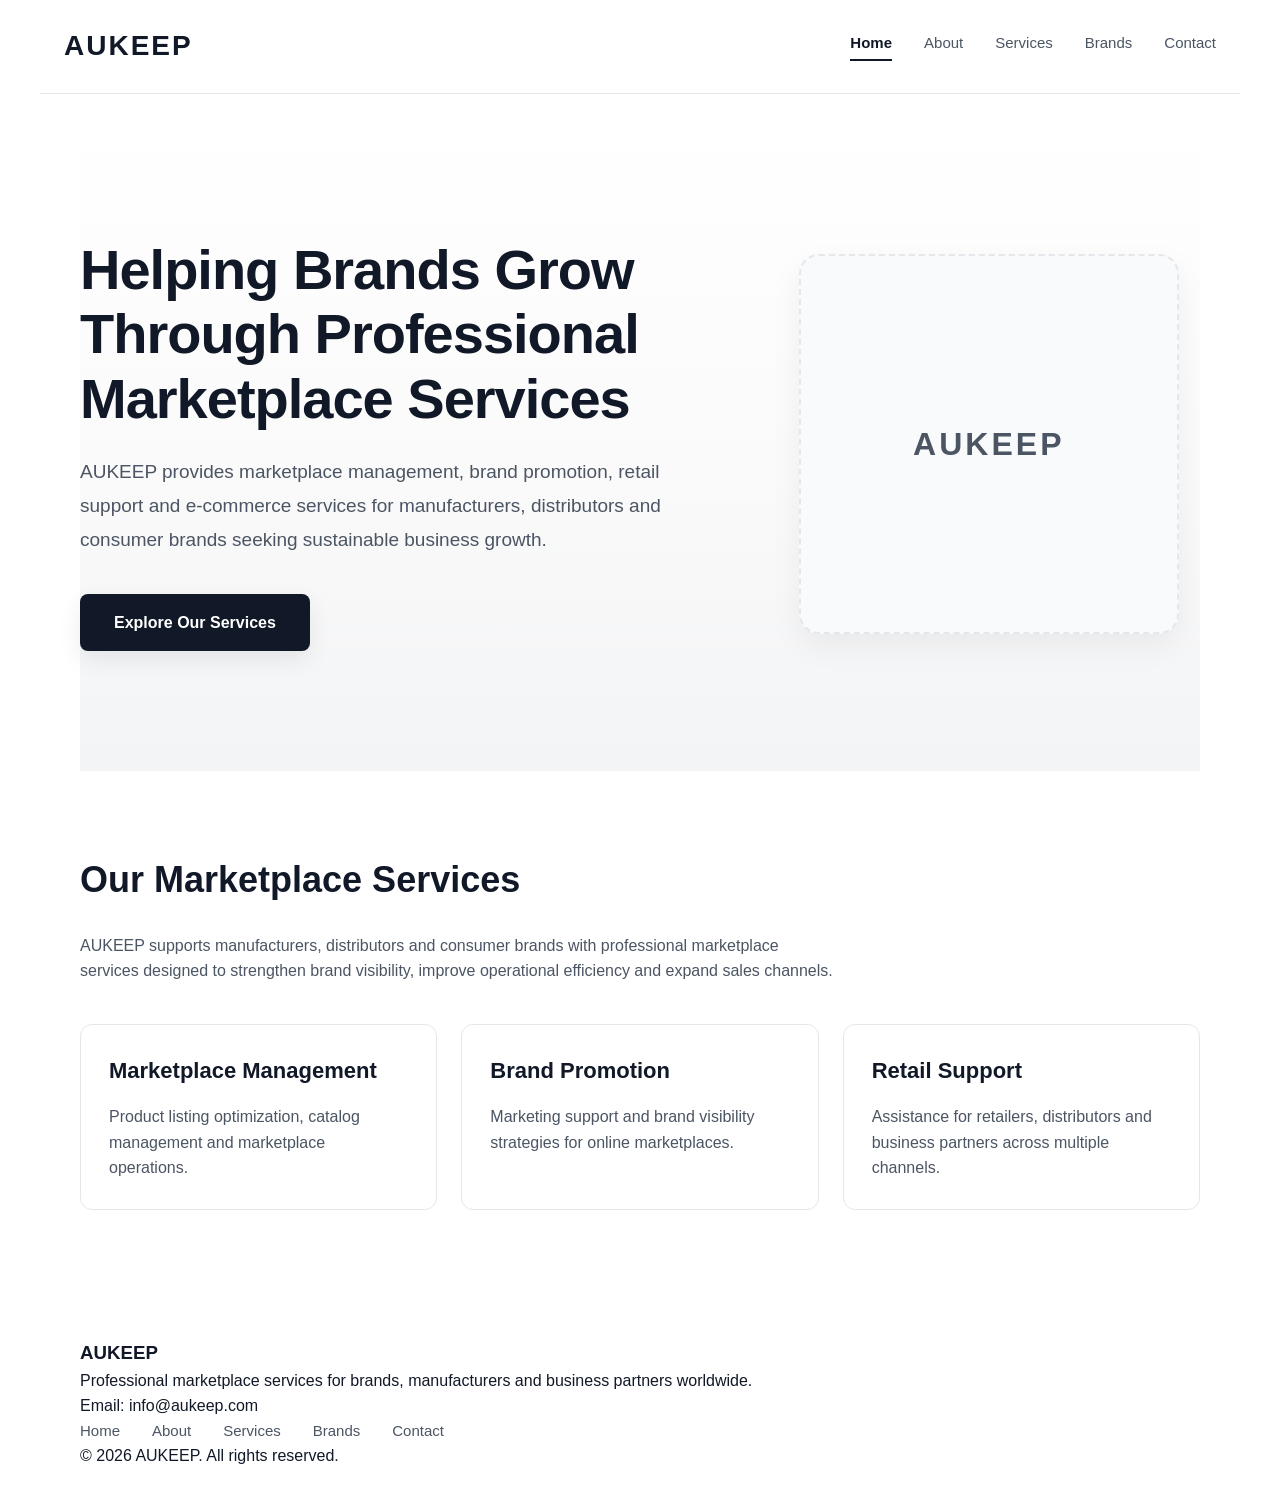
==== index.html @ f85856dd "Update index.html" ====
<!DOCTYPE html>
<html lang="en">
<head>
    <meta charset="UTF-8">
    <meta name="viewport" content="width=device-width, initial-scale=1.0">

    <title>AUKEEP | Brand Promotion & Marketplace Services</title>

    <link rel="stylesheet" href="style.css">

    <meta name="description" content="AUKEEP provides brand promotion, marketplace management, retail support and e-commerce services for manufacturers and brands.">

    <meta name="keywords" content="AUKEEP, brand promotion, marketplace services, retail support, e-commerce, Amazon, distribution, manufacturers">

    <meta name="author" content="AUKEEP">
</head>
<body>

<header>
    <h1><a href="index.html">AUKEEP</a></h1>
<nav>
    <a href="index.html" class="active">Home</a>
    <a href="about.html">About</a>
    <a href="services.html">Services</a>
    <a href="brands.html">Brands</a>
    <a href="contact.html">Contact</a>
</nav>
</header>

<main>

<section class="hero">
    <div class="container">

        <div class="hero-content">

            <div class="hero-text">

                <h2>Helping Brands Grow Through Professional Marketplace Services</h2>

                <p>
                    AUKEEP provides marketplace management, brand promotion,
                    retail support and e-commerce services for manufacturers,
                    distributors and consumer brands seeking sustainable
                    business growth.
                </p>

                <a href="services.html">Explore Our Services</a>

            </div>

            <div class="hero-image">

                <div class="hero-placeholder">
                    AUKEEP
                </div>

            </div>

        </div>

    </div>
</section>
<section>

    <div class="container">

        <h2>Our Marketplace Services</h2>

        <p>
            AUKEEP supports manufacturers, distributors and consumer brands with
            professional marketplace services designed to strengthen brand
            visibility, improve operational efficiency and expand sales channels.
        </p>

        <div class="services-grid">

            <div class="service-card">
                <h3>Marketplace Management</h3>
                <p>
                    Product listing optimization, catalog management and marketplace operations.
                </p>
            </div>

            <div class="service-card">
                <h3>Brand Promotion</h3>
                <p>
                    Marketing support and brand visibility strategies for online marketplaces.
                </p>
            </div>

            <div class="service-card">
                <h3>Retail Support</h3>
                <p>
                    Assistance for retailers, distributors and business partners across multiple channels.
                </p>
            </div>

        </div>

    </div>

</section>
</main>

<footer>

    <div class="container">

        <h3>AUKEEP</h3>

        <p>
            Professional marketplace services for brands,
            manufacturers and business partners worldwide.
        </p>

        <p>
            Email:
            <a href="mailto:info@aukeep.com">info@aukeep.com</a>
        </p>

        <nav>

            <a href="index.html">Home</a>
            <a href="about.html">About</a>
            <a href="services.html">Services</a>
            <a href="brands.html">Brands</a>
            <a href="contact.html">Contact</a>

        </nav>

        <p>
            © 2026 AUKEEP. All rights reserved.
        </p>

    </div>

</footer>

</body>
</html>
---- style.css ----
/* ===== Theme ===== */

:root {
    --primary: #111827;
    --secondary: #4b5563;
    --border: #e5e7eb;
    --background: #ffffff;
    --text: #111827;
}

/* ===== Global ===== */

* {
    margin: 0;
    padding: 0;
    box-sizing: border-box;
}

body {
    font-family: Arial, Helvetica, sans-serif;
    line-height: 1.6;
    color: var(--text);
    background: var(--background);
}

a {
    text-decoration: none;
    color: inherit;
}

img {
    display: block;
    max-width: 100%;
}

ul {
    list-style: none;
}

/* ===== Layout ===== */

header,
main,
footer {
    max-width: 1200px;
    margin: 0 auto;
    padding: 24px 40px;
}

/* ===== Container ===== */

.container {
    width: 100%;
    max-width: 1200px;
    margin: 0 auto;
}

/* ===== Header ===== */

header {
    display: flex;
    justify-content: space-between;
    align-items: center;
    padding: 24px;
    border-bottom: 1px solid var(--border);
}

header h1 {
    font-size: 28px;
    font-weight: 700;
    letter-spacing: 2px;
}

header h1 a {
    color: var(--text);
    text-decoration: none;
}

nav {
    display: flex;
    gap: 32px;
}

nav a {
    font-size: 15px;
    color: var(--secondary);
    transition: color 0.2s ease;
}

nav a:hover {
    color: var(--text);
}

/* ===== Active Navigation ===== */

nav a.active {
    color: var(--text);
    font-weight: 700;
    border-bottom: 2px solid var(--text);
    padding-bottom: 4px;
}

/* ===== Hero ===== */

.hero {
    padding: 120px 0;
    background: linear-gradient(
        180deg,
        #ffffff 0%,
        #fafafa 55%,
        #f3f4f6 100%
    );
}

.hero-content {
    display: grid;
    grid-template-columns: 1.2fr 0.8fr;
    align-items: center;
    gap: 64px;
}

.hero-text h2 {
    font-size: 56px;
    line-height: 1.15;
    max-width: 680px;
    margin-bottom: 24px;
    font-weight: 700;
    letter-spacing: -1px;
}

.hero-text p {
    font-size: 19px;
    line-height: 1.8;
    color: var(--secondary);
    max-width: 600px;
    margin-bottom: 36px;
}

.hero-text a {
    display: inline-block;
    background: var(--text);
    color: #fff;
    padding: 16px 34px;
    border-radius: 8px;
    font-weight: 600;
    transition: all 0.2s ease;
    box-shadow: 0 8px 24px rgba(0, 0, 0, 0.08);
}

.hero-text a:hover {
    background: var(--primary);
    transform: translateY(-2px);
}

.hero-image {
    display: flex;
    justify-content: center;
    align-items: center;
}

.hero-placeholder {
    width: 100%;
    max-width: 380px;
    aspect-ratio: 1 / 1;

    display: flex;
    align-items: center;
    justify-content: center;

    background: #f9fafb;
    border: 2px dashed var(--border);
    border-radius: 20px;
    box-shadow: 0 12px 32px rgba(0, 0, 0, 0.06);

    color: var(--secondary);
    font-size: 32px;
    font-weight: 700;
    letter-spacing: 3px;
}
/* ===== Sections ===== */

main section {
    margin-bottom: 80px;
}

main section h2 {
    font-size: 36px;
    margin-bottom: 24px;
}

main section h3 {
    font-size: 22px;
    margin-top: 32px;
    margin-bottom: 12px;
}

main section p {
    max-width: 760px;
    color: var(--secondary);
}

/* ===== Services Grid ===== */

.services-grid {
    display: grid;
    grid-template-columns: repeat(3, 1fr);
    gap: 24px;
    margin-top: 40px;
}

.service-card {
    background: #ffffff;
    border: 1px solid var(--border);
    border-radius: 12px;
    padding: 28px;
    transition: transform 0.2s ease, box-shadow 0.2s ease;
}

.service-card:hover {
    transform: translateY(-4px);
    box-shadow: 0 8px 24px rgba(0, 0, 0, 0.08);
}

.service-card h3 {
    margin: 0 0 16px;
    font-size: 22px;
}

.service-card p {
    margin: 0;
    max-width: none;
    color: var(--secondary);
}

/* ===== Responsive ===== */

@media (max-width: 768px) {

    header,
    main,
    footer {
        padding: 20px;
    }

    header {
        flex-direction: column;
        align-items: flex-start;
        gap: 20px;
    }

    nav {
        flex-wrap: wrap;
        gap: 16px;
    }

    .hero {
        padding: 72px 0;
    }

    .hero-content {
        grid-template-columns: 1fr;
        gap: 40px;
    }

    .hero-image {
        order: -1;
    }

    .hero-text h2 {
        font-size: 36px;
    }

    .hero-text p {
        font-size: 18px;
    }

    .services-grid {
        grid-template-columns: 1fr;
    }

}
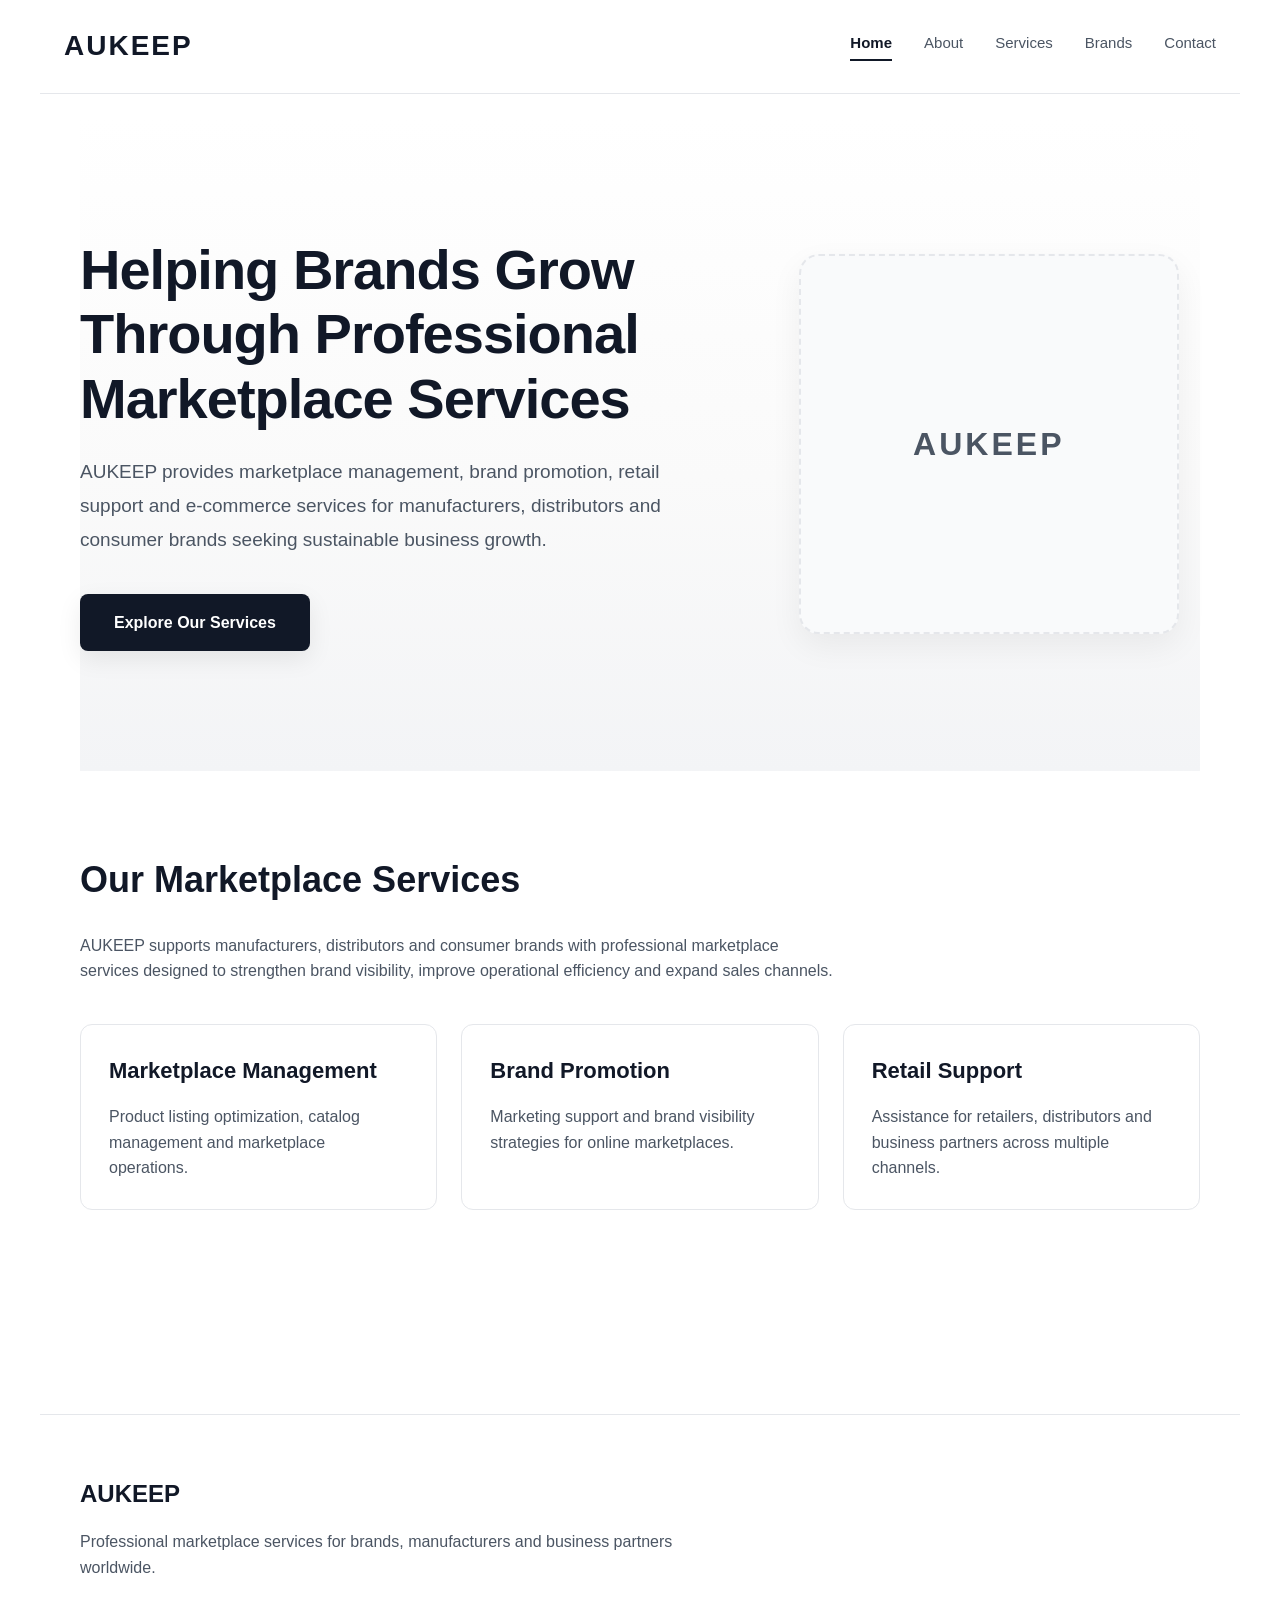
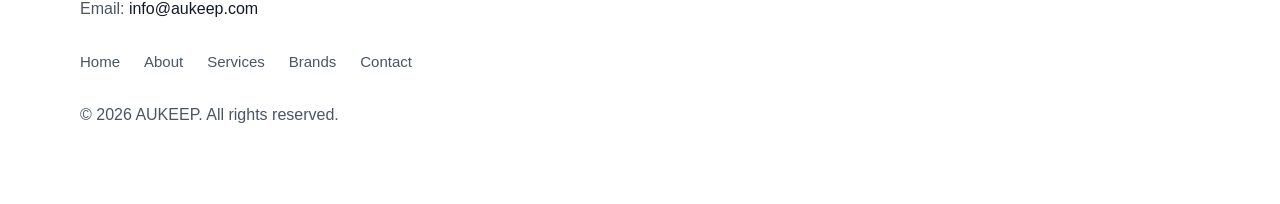
==== commit 2ed162f7: "Update index.html" ====
--- a/index.html
+++ b/index.html
@@ -4,11 +4,14 @@
     <meta charset="UTF-8">
     <meta name="viewport" content="width=device-width, initial-scale=1.0">
 
-    <title>AUKEEP | Brand Promotion & Marketplace Services</title>
+    <title>AUKEEP | Professional Marketplace Services</title>
 
     <link rel="stylesheet" href="style.css">
 
-    <meta name="description" content="AUKEEP provides brand promotion, marketplace management, retail support and e-commerce services for manufacturers and brands.">
+    <meta
+    name="description"
+    content="AUKEEP provides professional marketplace management, brand promotion and retail support services for manufacturers, distributors and consumer brands."
+>
 
     <meta name="keywords" content="AUKEEP, brand promotion, marketplace services, retail support, e-commerce, Amazon, distribution, manufacturers">
 
--- a/style.css
+++ b/style.css
@@ -232,6 +232,51 @@
     color: var(--secondary);
 }
 
+/* ===== Footer ===== */
+
+footer {
+    margin-top: 100px;
+    padding: 60px 40px;
+    border-top: 1px solid var(--border);
+}
+
+footer h3 {
+    font-size: 24px;
+    margin-bottom: 16px;
+}
+
+footer p {
+    color: var(--secondary);
+    margin-bottom: 16px;
+    max-width: 600px;
+}
+
+footer a {
+    color: var(--text);
+    transition: color 0.2s ease;
+}
+
+footer a:hover {
+    color: var(--primary);
+}
+
+footer nav {
+    display: flex;
+    flex-wrap: wrap;
+    gap: 24px;
+    margin: 28px 0;
+    padding: 0;
+}
+
+footer nav a {
+    font-size: 15px;
+    color: var(--secondary);
+}
+
+footer nav a:hover {
+    color: var(--text);
+}
+
 /* ===== Responsive ===== */
 
 @media (max-width: 768px) {
@@ -278,4 +323,12 @@
         grid-template-columns: 1fr;
     }
 
-}
+    footer {
+        padding: 40px 20px;
+    }
+
+    footer nav {
+        gap: 16px;
+    }
+
+}
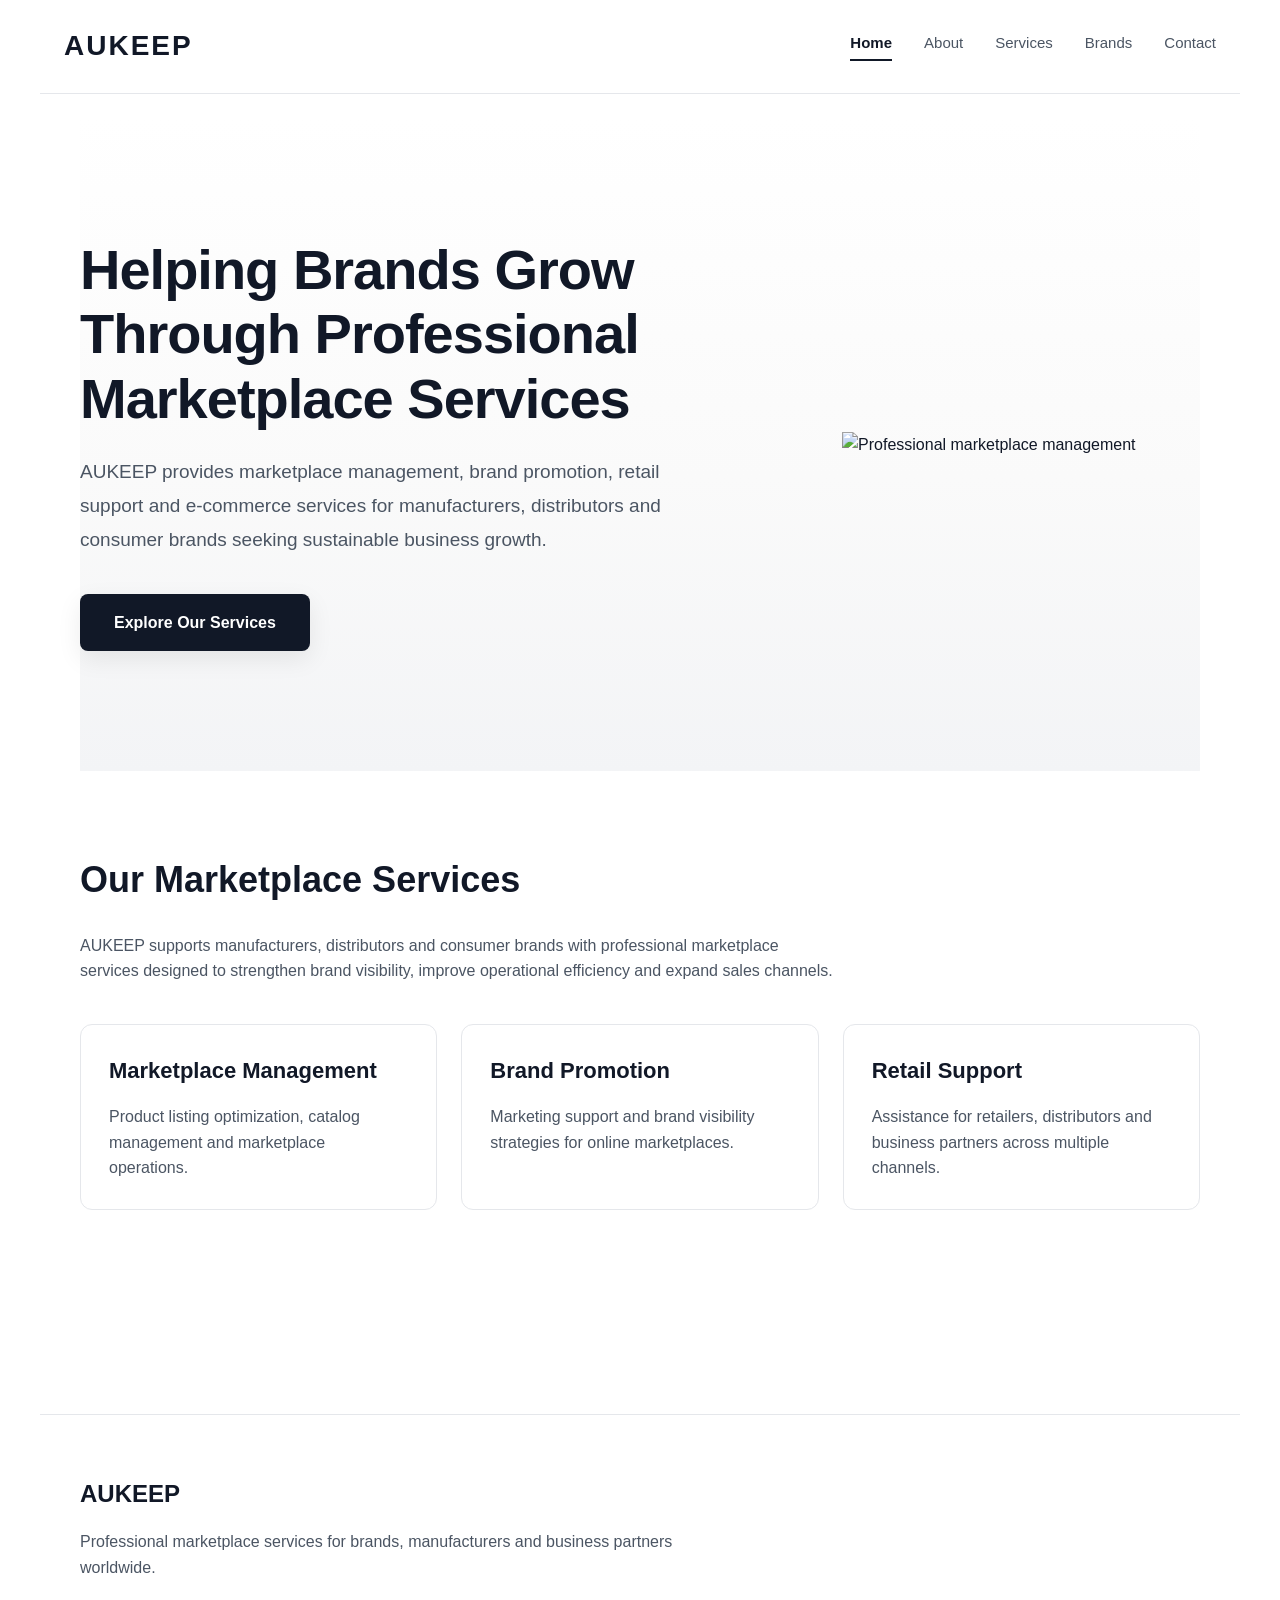
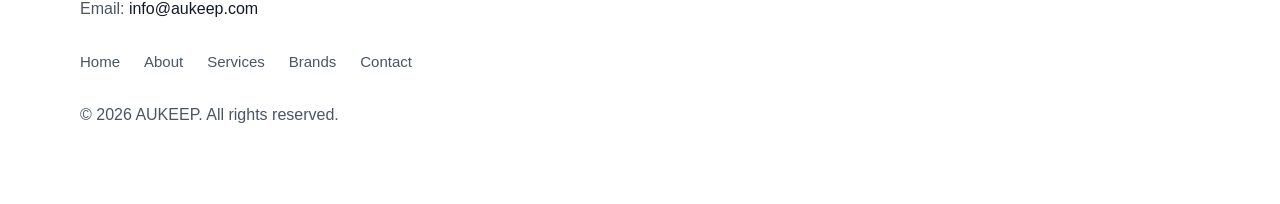
==== commit cd76f264: "Update index.html" ====
--- a/index.html
+++ b/index.html
@@ -52,13 +52,12 @@
 
             </div>
 
-            <div class="hero-image">
-
-                <div class="hero-placeholder">
-                    AUKEEP
-                </div>
-
-            </div>
+<div class="hero-image">
+    <img
+        src="images/hero-office.png"
+        alt="Professional marketplace management"
+    >
+</div>
 
         </div>
 
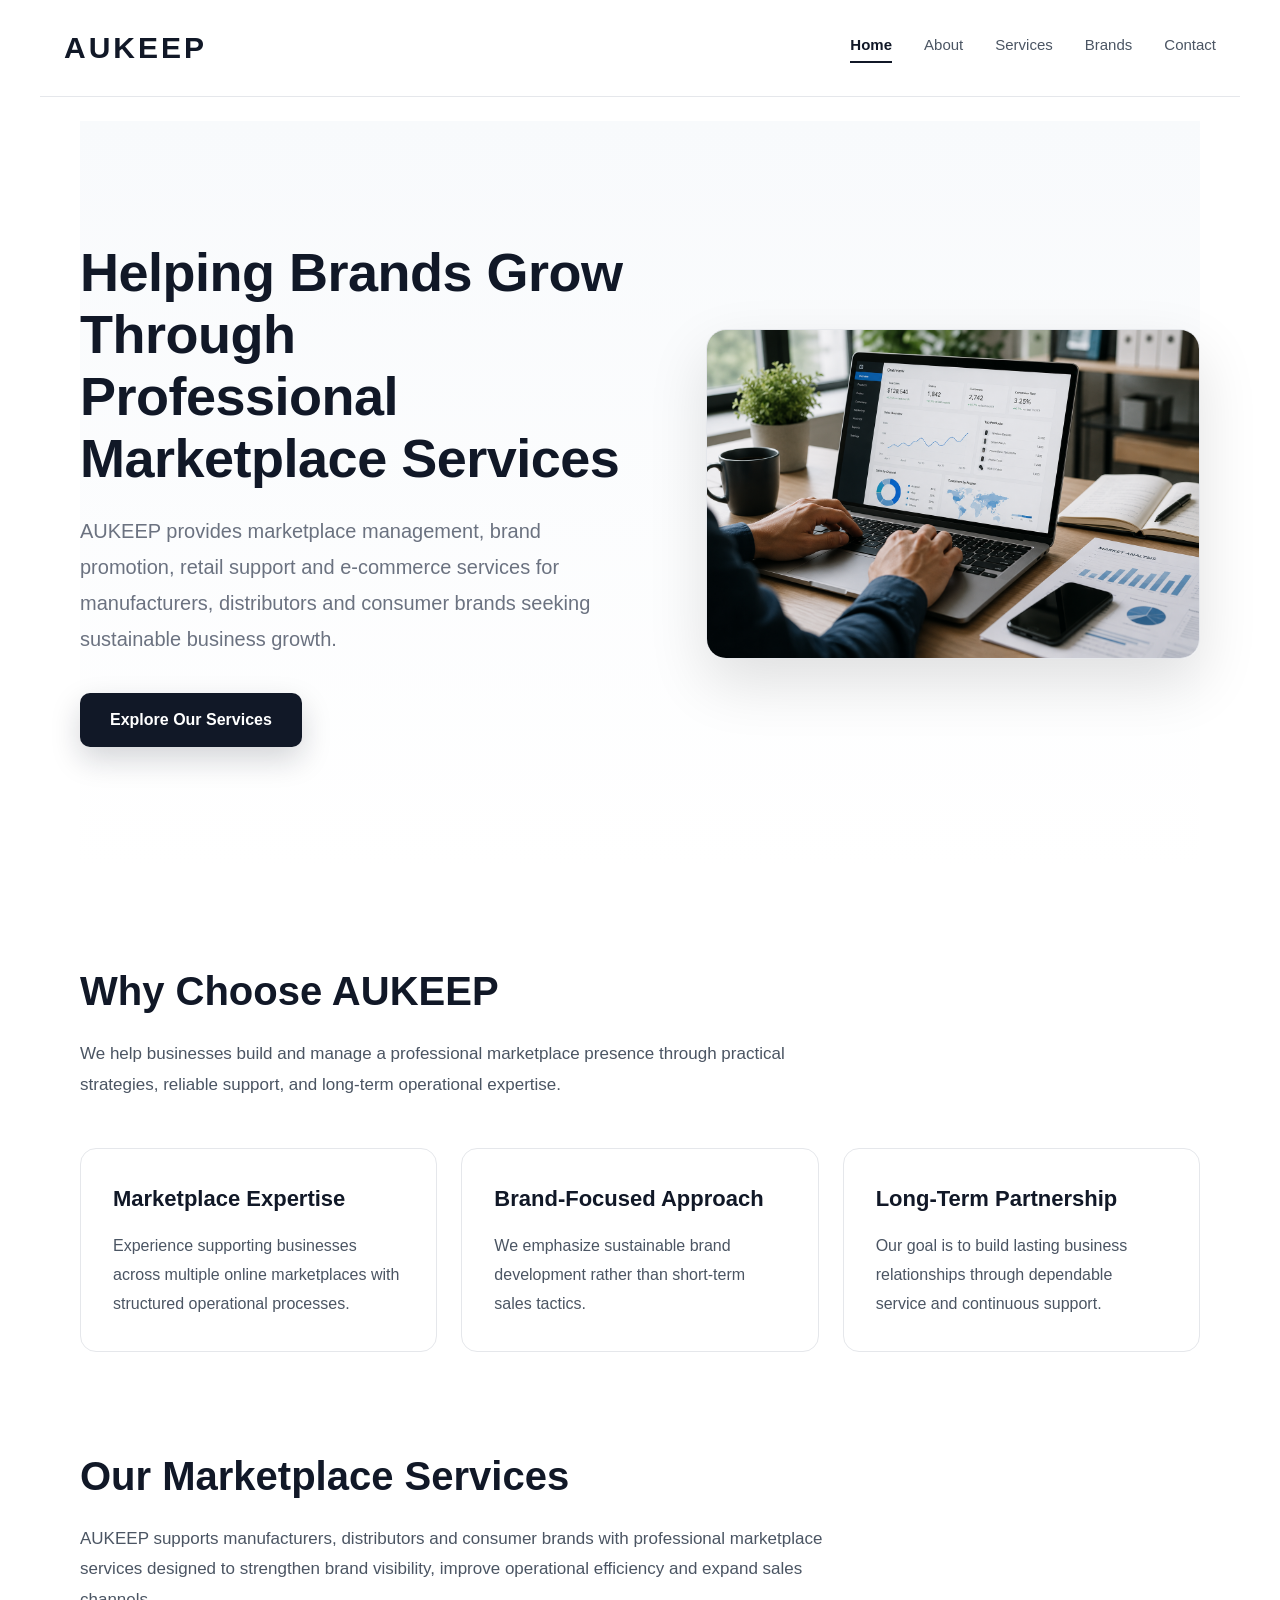
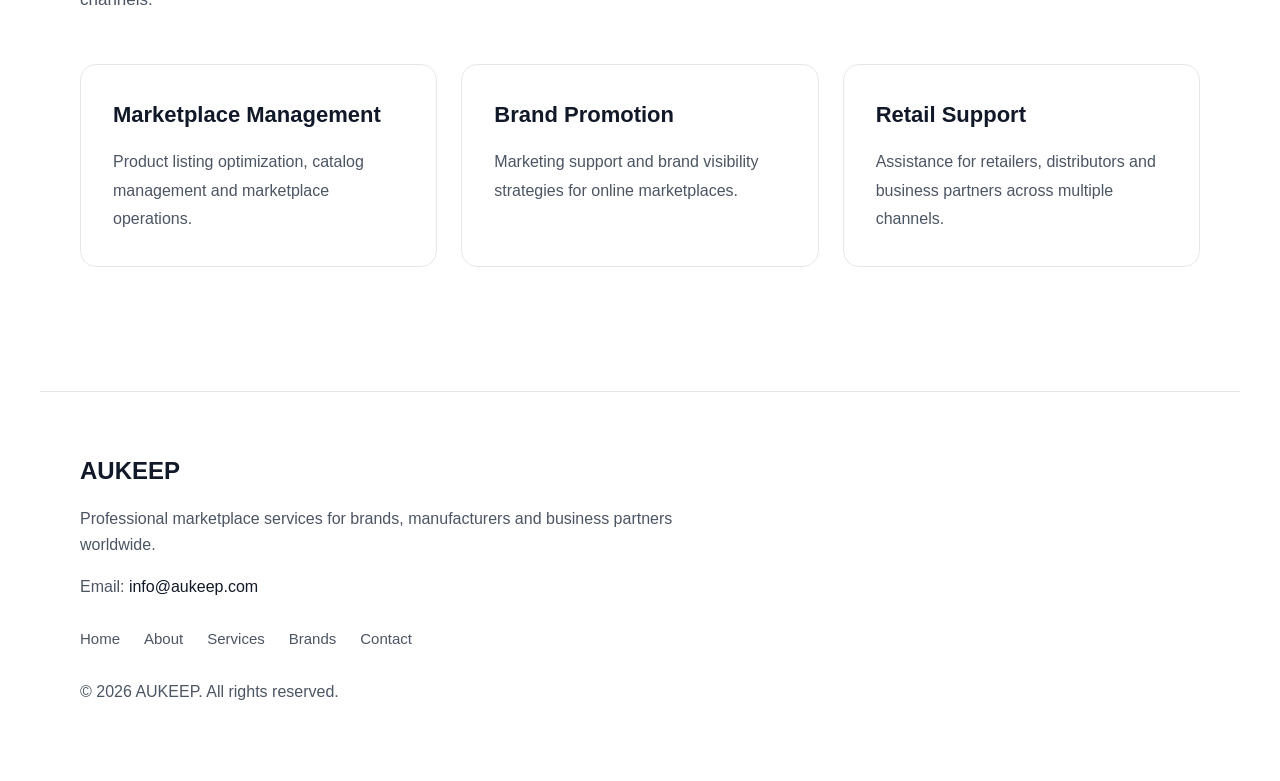
==== commit e55f8f97: "Update index.html" ====
--- a/index.html
+++ b/index.html
@@ -63,6 +63,47 @@
 
     </div>
 </section>
+
+<section class="why-choose">
+
+    <h2>Why Choose AUKEEP</h2>
+
+    <p class="section-intro">
+        We help businesses build and manage a professional marketplace presence
+        through practical strategies, reliable support, and long-term operational
+        expertise.
+    </p>
+
+    <div class="services-grid">
+
+        <div class="service-card">
+            <h3>Marketplace Expertise</h3>
+            <p>
+                Experience supporting businesses across multiple online marketplaces
+                with structured operational processes.
+            </p>
+        </div>
+
+        <div class="service-card">
+            <h3>Brand-Focused Approach</h3>
+            <p>
+                We emphasize sustainable brand development rather than short-term
+                sales tactics.
+            </p>
+        </div>
+
+        <div class="service-card">
+            <h3>Long-Term Partnership</h3>
+            <p>
+                Our goal is to build lasting business relationships through
+                dependable service and continuous support.
+            </p>
+        </div>
+
+    </div>
+
+</section>
+    
 <section>
 
     <div class="container">
--- a/style.css
+++ b/style.css
@@ -3,6 +3,7 @@
 :root {
     --primary: #111827;
     --secondary: #4b5563;
+    --muted: #6b7280;
     --border: #e5e7eb;
     --background: #ffffff;
     --text: #111827;
@@ -66,9 +67,9 @@
 }
 
 header h1 {
-    font-size: 28px;
-    font-weight: 700;
-    letter-spacing: 2px;
+    font-size: 30px;
+    font-weight: 800;
+    letter-spacing: 3px;
 }
 
 header h1 a {
@@ -104,52 +105,47 @@
 
 .hero {
     padding: 120px 0;
-    background: linear-gradient(
-        180deg,
-        #ffffff 0%,
-        #fafafa 55%,
-        #f3f4f6 100%
-    );
+    background: linear-gradient(180deg, #f8fafc 0%, #ffffff 100%);
 }
 
 .hero-content {
     display: grid;
-    grid-template-columns: 1.2fr 0.8fr;
+    grid-template-columns: 1.05fr 0.95fr;
     align-items: center;
-    gap: 64px;
+    gap: 80px;
 }
 
 .hero-text h2 {
-    font-size: 56px;
+    font-size: 54px;
+    font-weight: 700;
     line-height: 1.15;
-    max-width: 680px;
+    letter-spacing: -0.5px;
     margin-bottom: 24px;
-    font-weight: 700;
-    letter-spacing: -1px;
 }
 
 .hero-text p {
-    font-size: 19px;
+    font-size: 20px;
     line-height: 1.8;
-    color: var(--secondary);
-    max-width: 600px;
+    color: var(--muted);
+    max-width: 560px;
     margin-bottom: 36px;
 }
 
 .hero-text a {
     display: inline-block;
-    background: var(--text);
-    color: #fff;
-    padding: 16px 34px;
-    border-radius: 8px;
+    padding: 14px 30px;
+    background: var(--primary);
+    color: #ffffff;
+    font-size: 16px;
     font-weight: 600;
-    transition: all 0.2s ease;
-    box-shadow: 0 8px 24px rgba(0, 0, 0, 0.08);
+    border-radius: 10px;
+    box-shadow: 0 12px 30px rgba(17, 24, 39, 0.18);
+    transition: transform 0.3s ease, box-shadow 0.3s ease;
 }
 
 .hero-text a:hover {
-    background: var(--primary);
     transform: translateY(-2px);
+    box-shadow: 0 18px 40px rgba(17, 24, 39, 0.25);
 }
 
 .hero-image {
@@ -158,44 +154,55 @@
     align-items: center;
 }
 
-.hero-placeholder {
+.hero-image img {
     width: 100%;
-    max-width: 380px;
-    aspect-ratio: 1 / 1;
-
-    display: flex;
-    align-items: center;
-    justify-content: center;
-
-    background: #f9fafb;
-    border: 2px dashed var(--border);
+    max-width: 600px;
+    height: auto;
+    display: block;
+
     border-radius: 20px;
-    box-shadow: 0 12px 32px rgba(0, 0, 0, 0.06);
-
-    color: var(--secondary);
-    font-size: 32px;
+    border: 1px solid var(--border);
+
+    box-shadow: 0 24px 60px rgba(0, 0, 0, 0.12);
+
+    transition: transform 0.3s ease, box-shadow 0.3s ease;
+}
+
+.hero-image img:hover {
+    transform: translateY(-6px);
+    box-shadow: 0 32px 70px rgba(0, 0, 0, 0.16);
+}
+
+/* ===== Sections ===== */
+
+main section {
+    margin-bottom: 100px;
+}
+
+main section:last-child {
+    margin-bottom: 0;
+}
+
+main section h2 {
+    font-size: 40px;
     font-weight: 700;
-    letter-spacing: 3px;
-}
-/* ===== Sections ===== */
-
-main section {
-    margin-bottom: 80px;
-}
-
-main section h2 {
-    font-size: 36px;
+    line-height: 1.2;
     margin-bottom: 24px;
+    color: var(--text);
 }
 
 main section h3 {
-    font-size: 22px;
+    font-size: 24px;
+    font-weight: 600;
     margin-top: 32px;
-    margin-bottom: 12px;
+    margin-bottom: 16px;
+    color: var(--text);
 }
 
 main section p {
     max-width: 760px;
+    font-size: 17px;
+    line-height: 1.8;
     color: var(--secondary);
 }
 
@@ -205,30 +212,38 @@
     display: grid;
     grid-template-columns: repeat(3, 1fr);
     gap: 24px;
-    margin-top: 40px;
+    margin-top: 48px;
 }
 
 .service-card {
     background: #ffffff;
     border: 1px solid var(--border);
-    border-radius: 12px;
-    padding: 28px;
-    transition: transform 0.2s ease, box-shadow 0.2s ease;
+    border-radius: 16px;
+    padding: 32px;
+    transition:
+        transform 0.25s ease,
+        box-shadow 0.25s ease,
+        border-color 0.25s ease;
 }
 
 .service-card:hover {
-    transform: translateY(-4px);
-    box-shadow: 0 8px 24px rgba(0, 0, 0, 0.08);
+    transform: translateY(-6px);
+    border-color: #d1d5db;
+    box-shadow: 0 16px 40px rgba(0, 0, 0, 0.08);
 }
 
 .service-card h3 {
     margin: 0 0 16px;
     font-size: 22px;
+    font-weight: 600;
+    color: var(--text);
 }
 
 .service-card p {
     margin: 0;
     max-width: none;
+    font-size: 16px;
+    line-height: 1.8;
     color: var(--secondary);
 }
 
@@ -307,10 +322,6 @@
         gap: 40px;
     }
 
-    .hero-image {
-        order: -1;
-    }
-
     .hero-text h2 {
         font-size: 36px;
     }
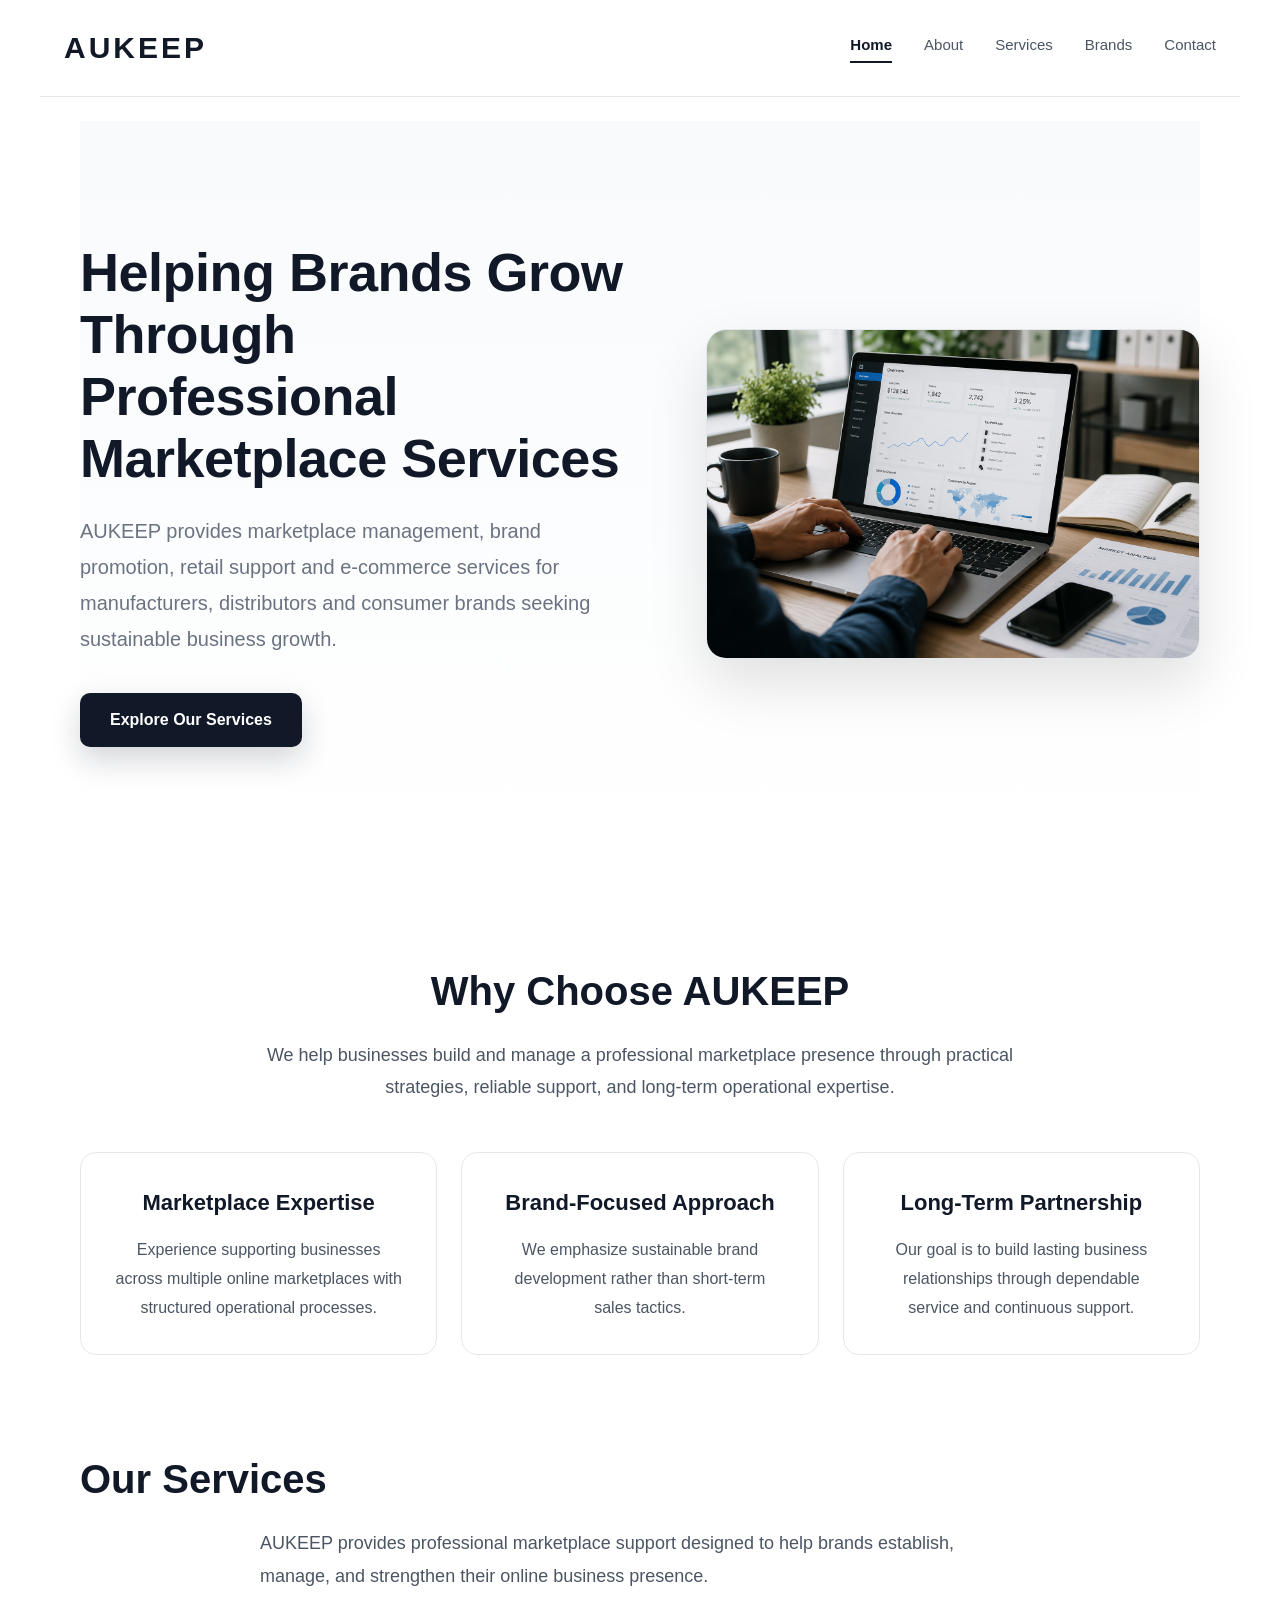
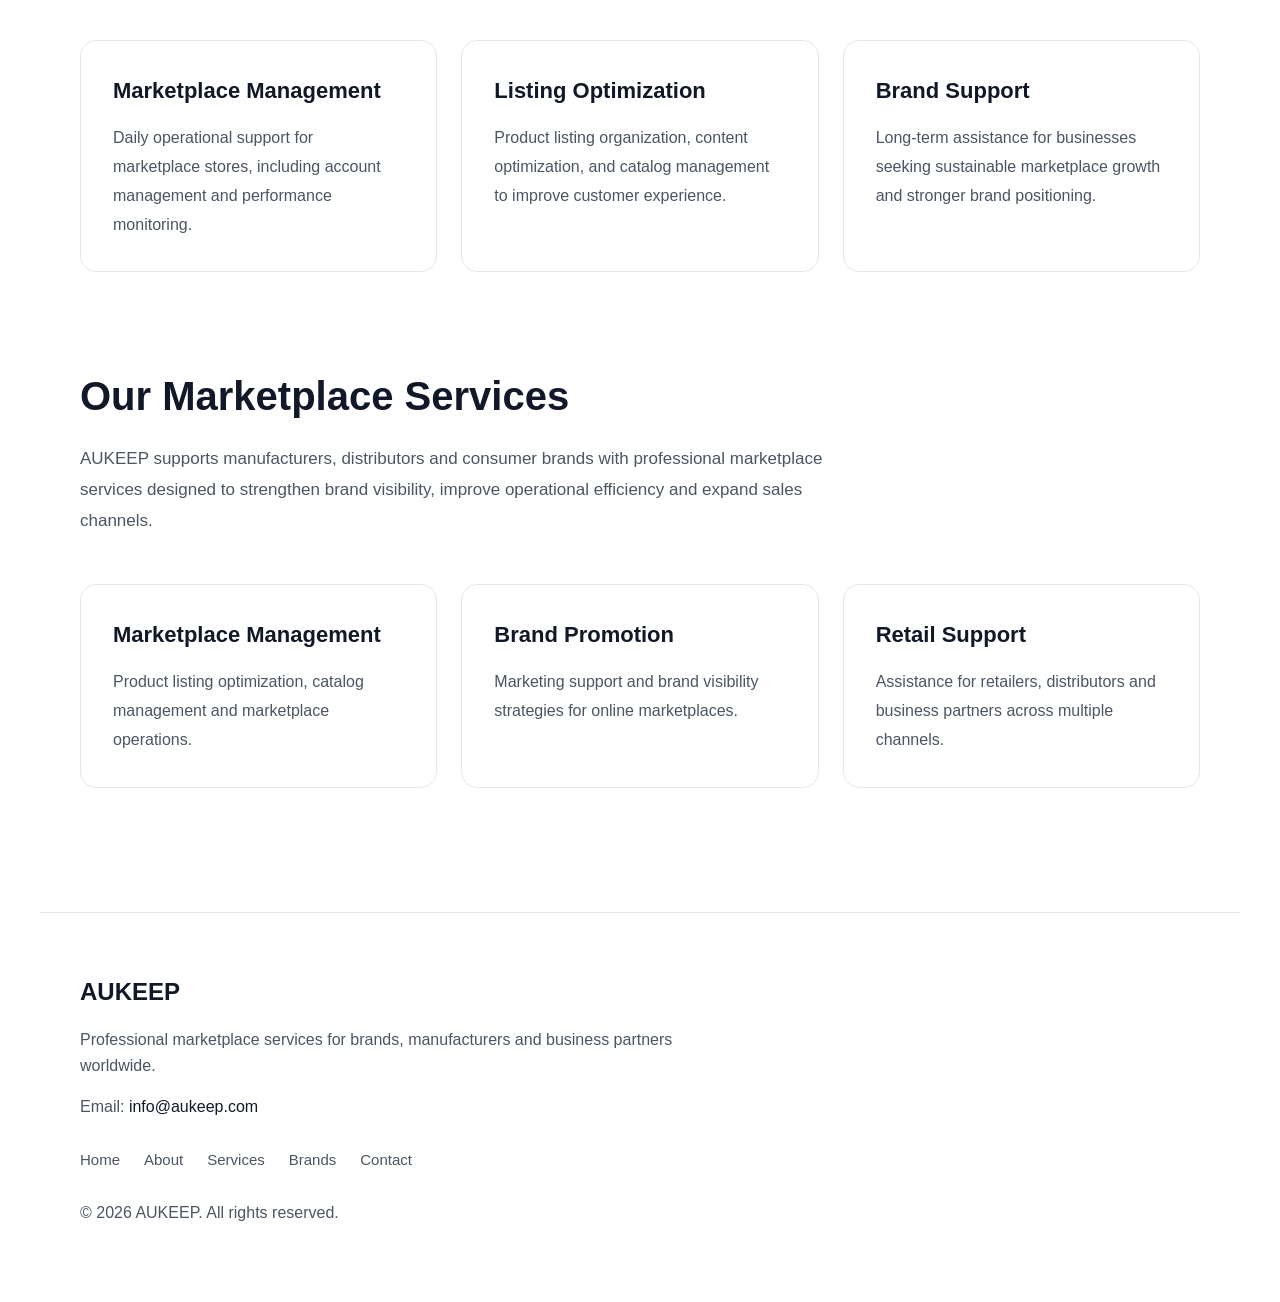
==== commit 86c4add2: "Update index.html" ====
--- a/index.html
+++ b/index.html
@@ -103,6 +103,45 @@
     </div>
 
 </section>
+
+<section class="home-services">
+
+    <h2>Our Services</h2>
+
+    <p class="section-intro">
+        AUKEEP provides professional marketplace support designed to help brands
+        establish, manage, and strengthen their online business presence.
+    </p>
+
+    <div class="services-grid">
+
+        <div class="service-card">
+            <h3>Marketplace Management</h3>
+            <p>
+                Daily operational support for marketplace stores, including account
+                management and performance monitoring.
+            </p>
+        </div>
+
+        <div class="service-card">
+            <h3>Listing Optimization</h3>
+            <p>
+                Product listing organization, content optimization, and catalog
+                management to improve customer experience.
+            </p>
+        </div>
+
+        <div class="service-card">
+            <h3>Brand Support</h3>
+            <p>
+                Long-term assistance for businesses seeking sustainable marketplace
+                growth and stronger brand positioning.
+            </p>
+        </div>
+
+    </div>
+
+</section>
     
 <section>
 
--- a/style.css
+++ b/style.css
@@ -173,6 +173,20 @@
     box-shadow: 0 32px 70px rgba(0, 0, 0, 0.16);
 }
 
+/* ===== Why Choose ===== */
+
+.why-choose {
+    text-align: center;
+}
+
+.section-intro {
+    max-width: 760px;
+    margin: 24px auto 0;
+    font-size: 18px;
+    line-height: 1.8;
+    color: var(--secondary);
+}
+
 /* ===== Sections ===== */
 
 main section {
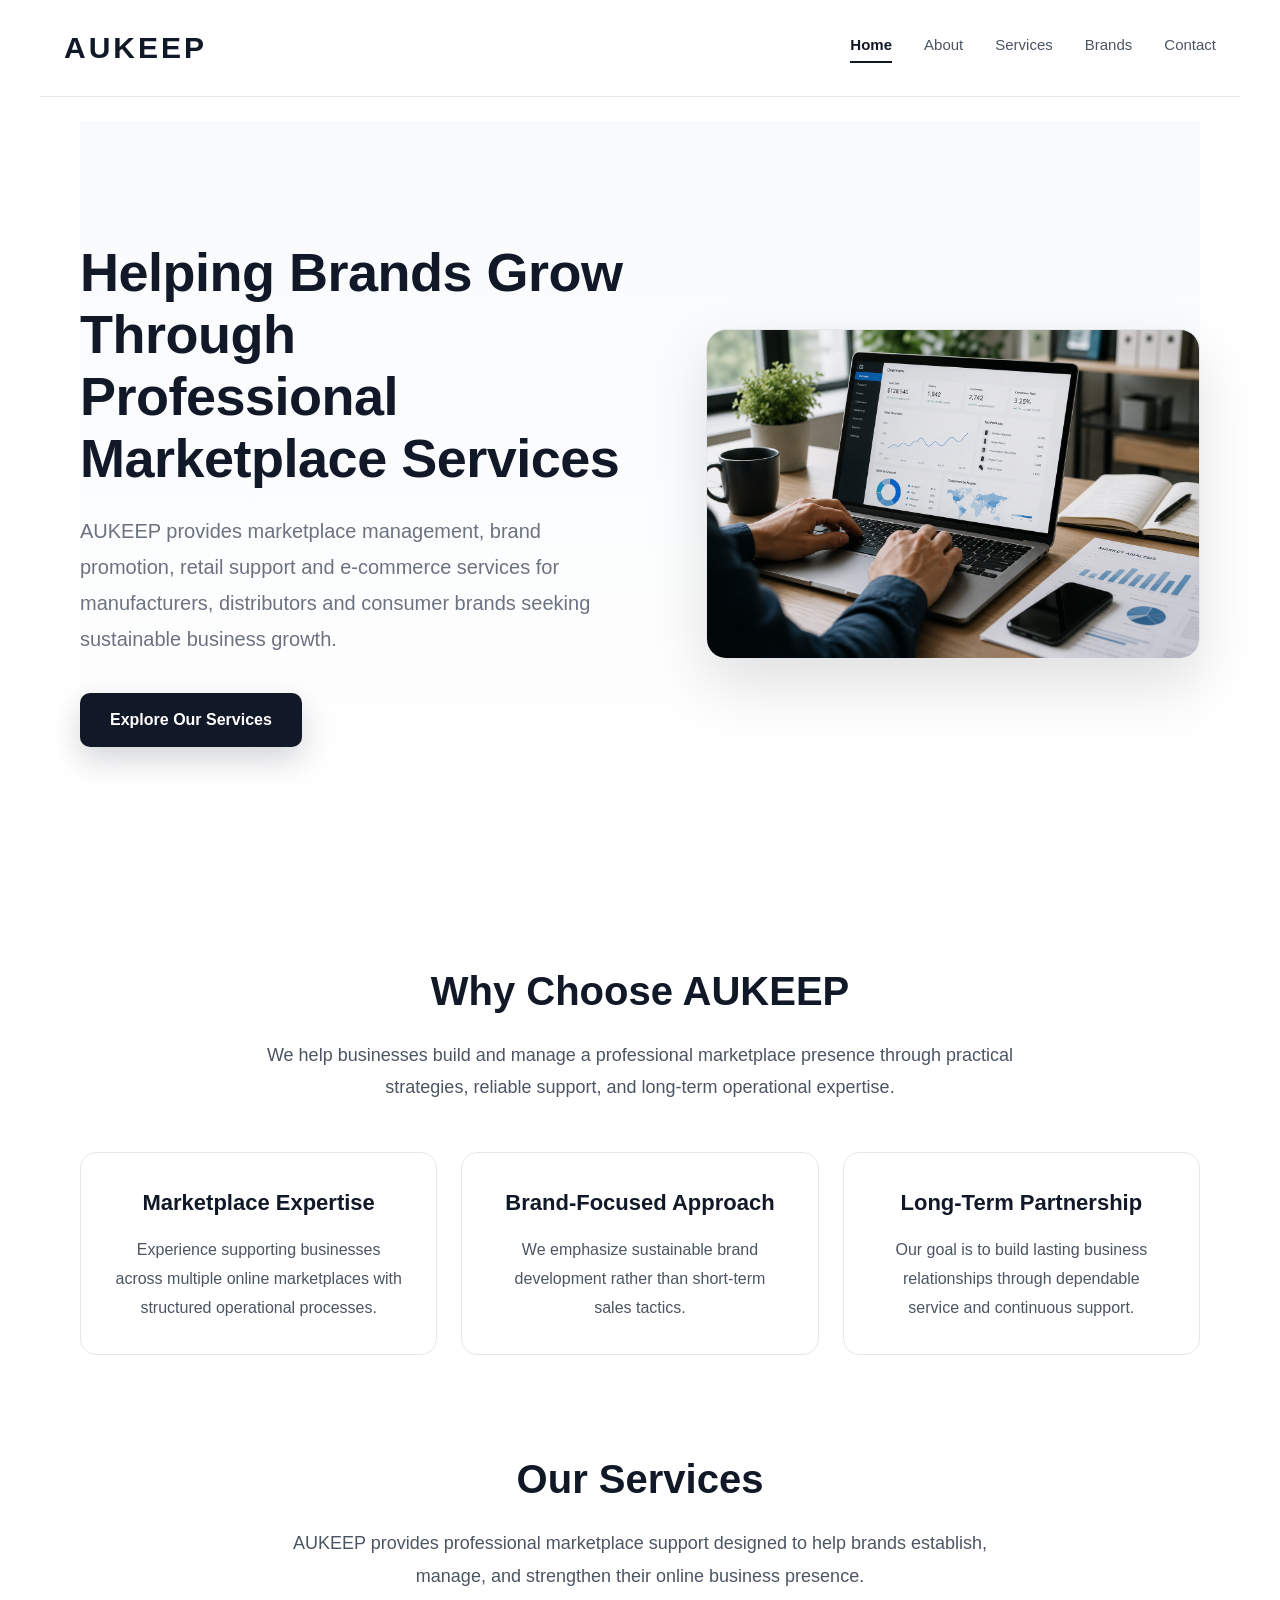
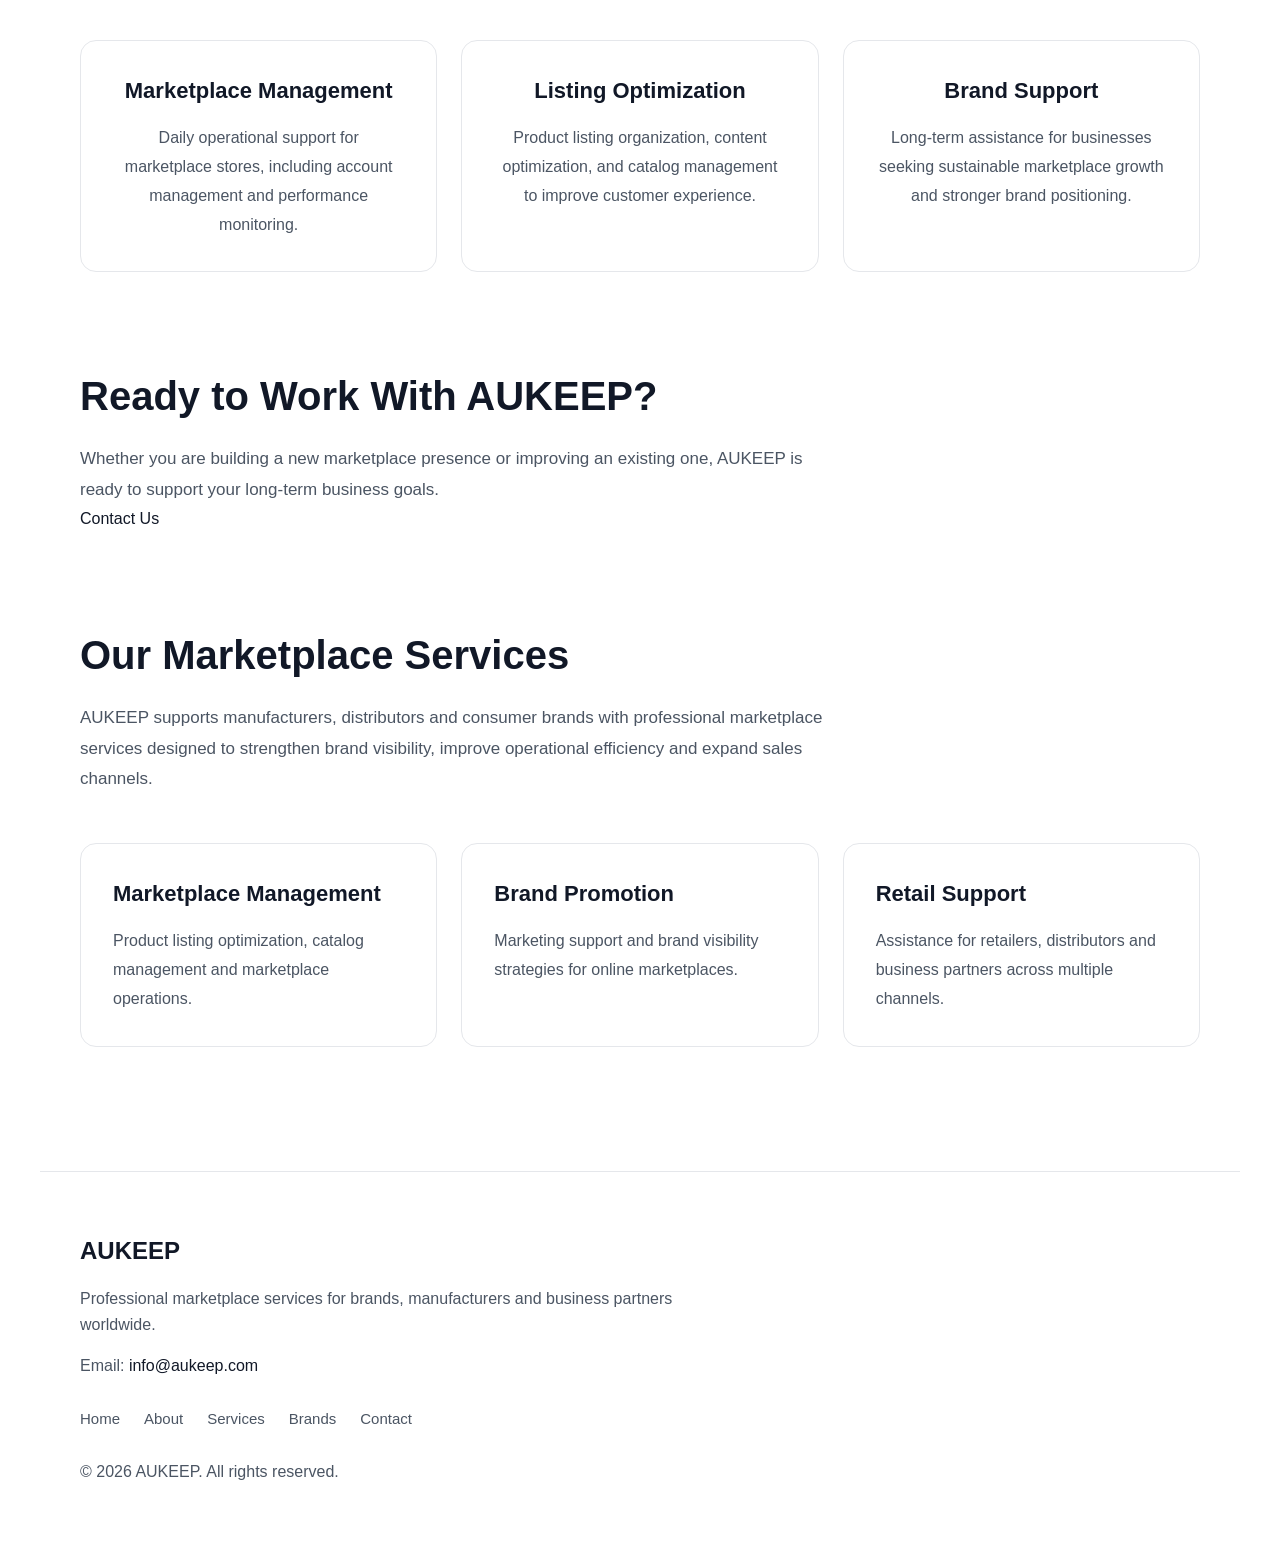
==== commit 87199924: "Update index.html" ====
--- a/index.html
+++ b/index.html
@@ -142,6 +142,21 @@
     </div>
 
 </section>
+
+<section class="cta-section">
+
+    <h2>Ready to Work With AUKEEP?</h2>
+
+    <p>
+        Whether you are building a new marketplace presence or improving an
+        existing one, AUKEEP is ready to support your long-term business goals.
+    </p>
+
+    <a href="contact.html" class="cta-button">
+        Contact Us
+    </a>
+
+</section>
     
 <section>
 
--- a/style.css
+++ b/style.css
@@ -187,6 +187,12 @@
     color: var(--secondary);
 }
 
+/* ===== Home Services ===== */
+
+.home-services{
+    text-align:center;
+}
+
 /* ===== Sections ===== */
 
 main section {
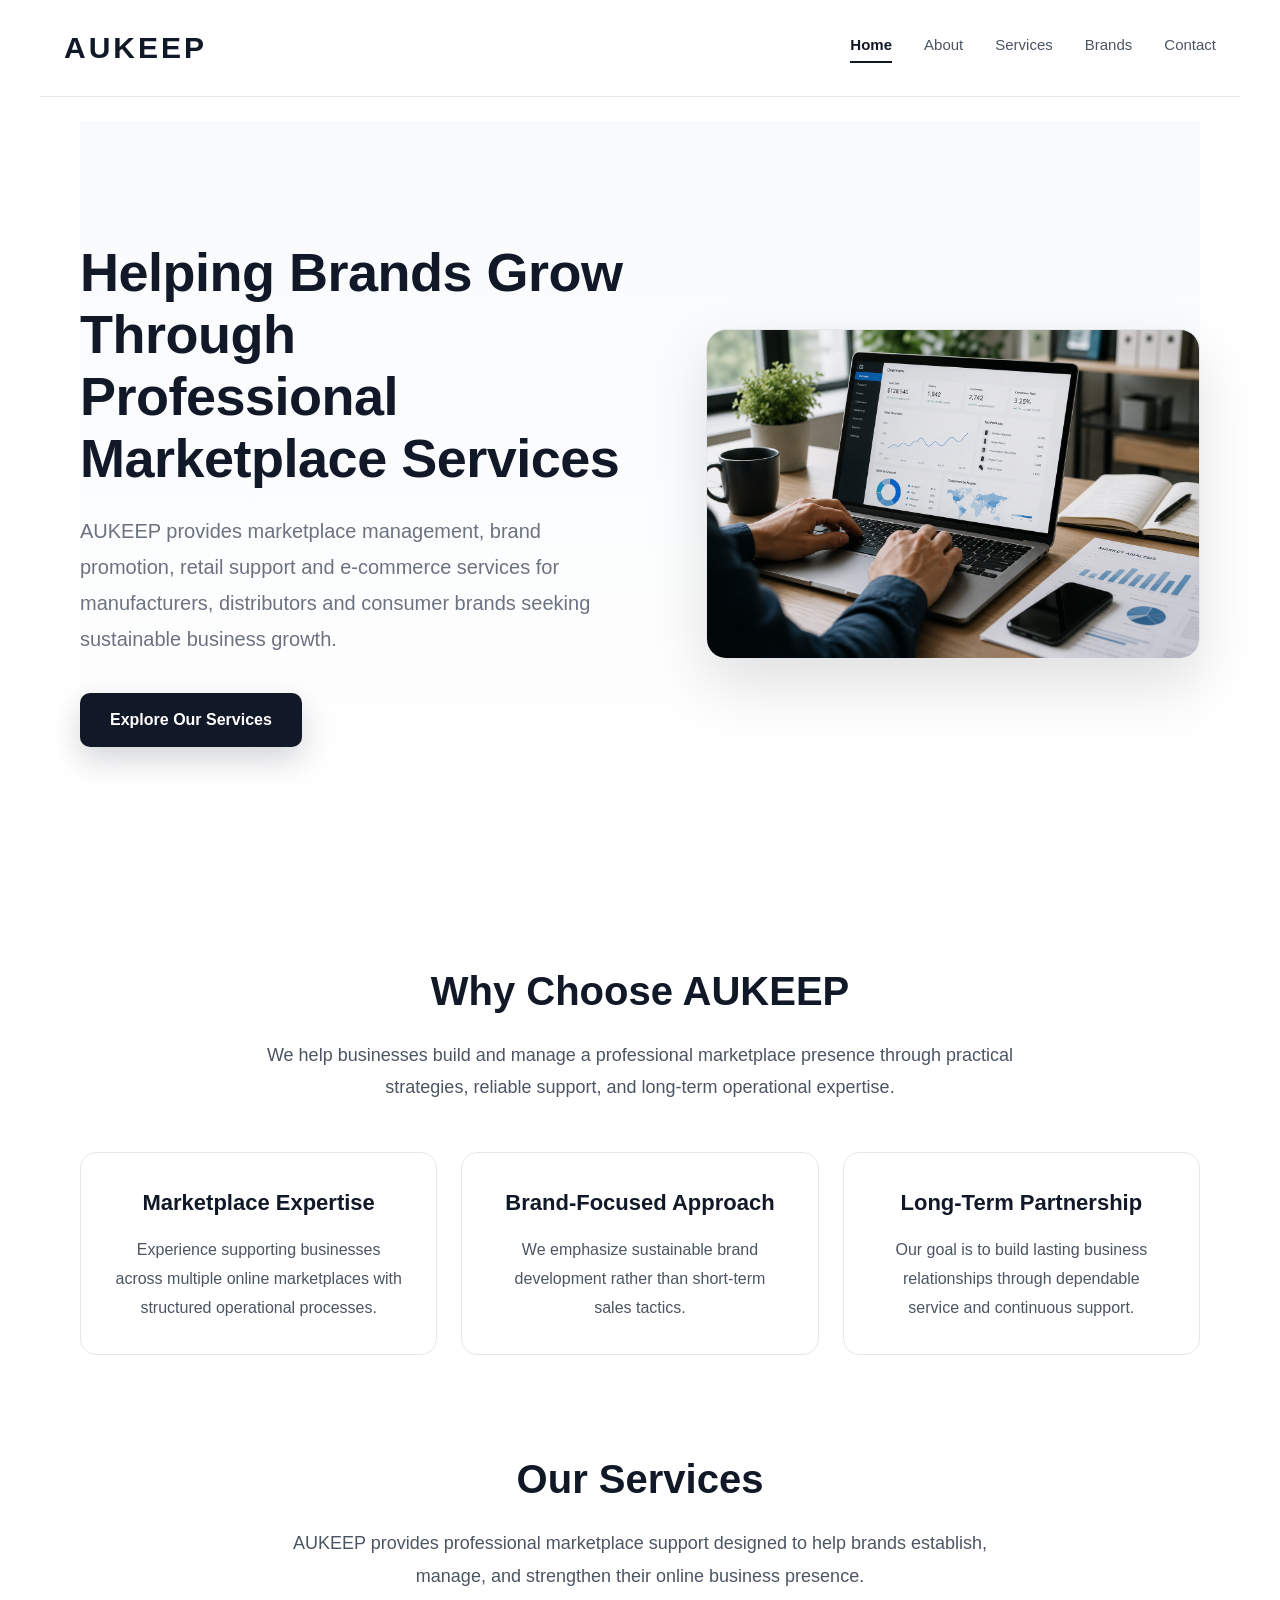
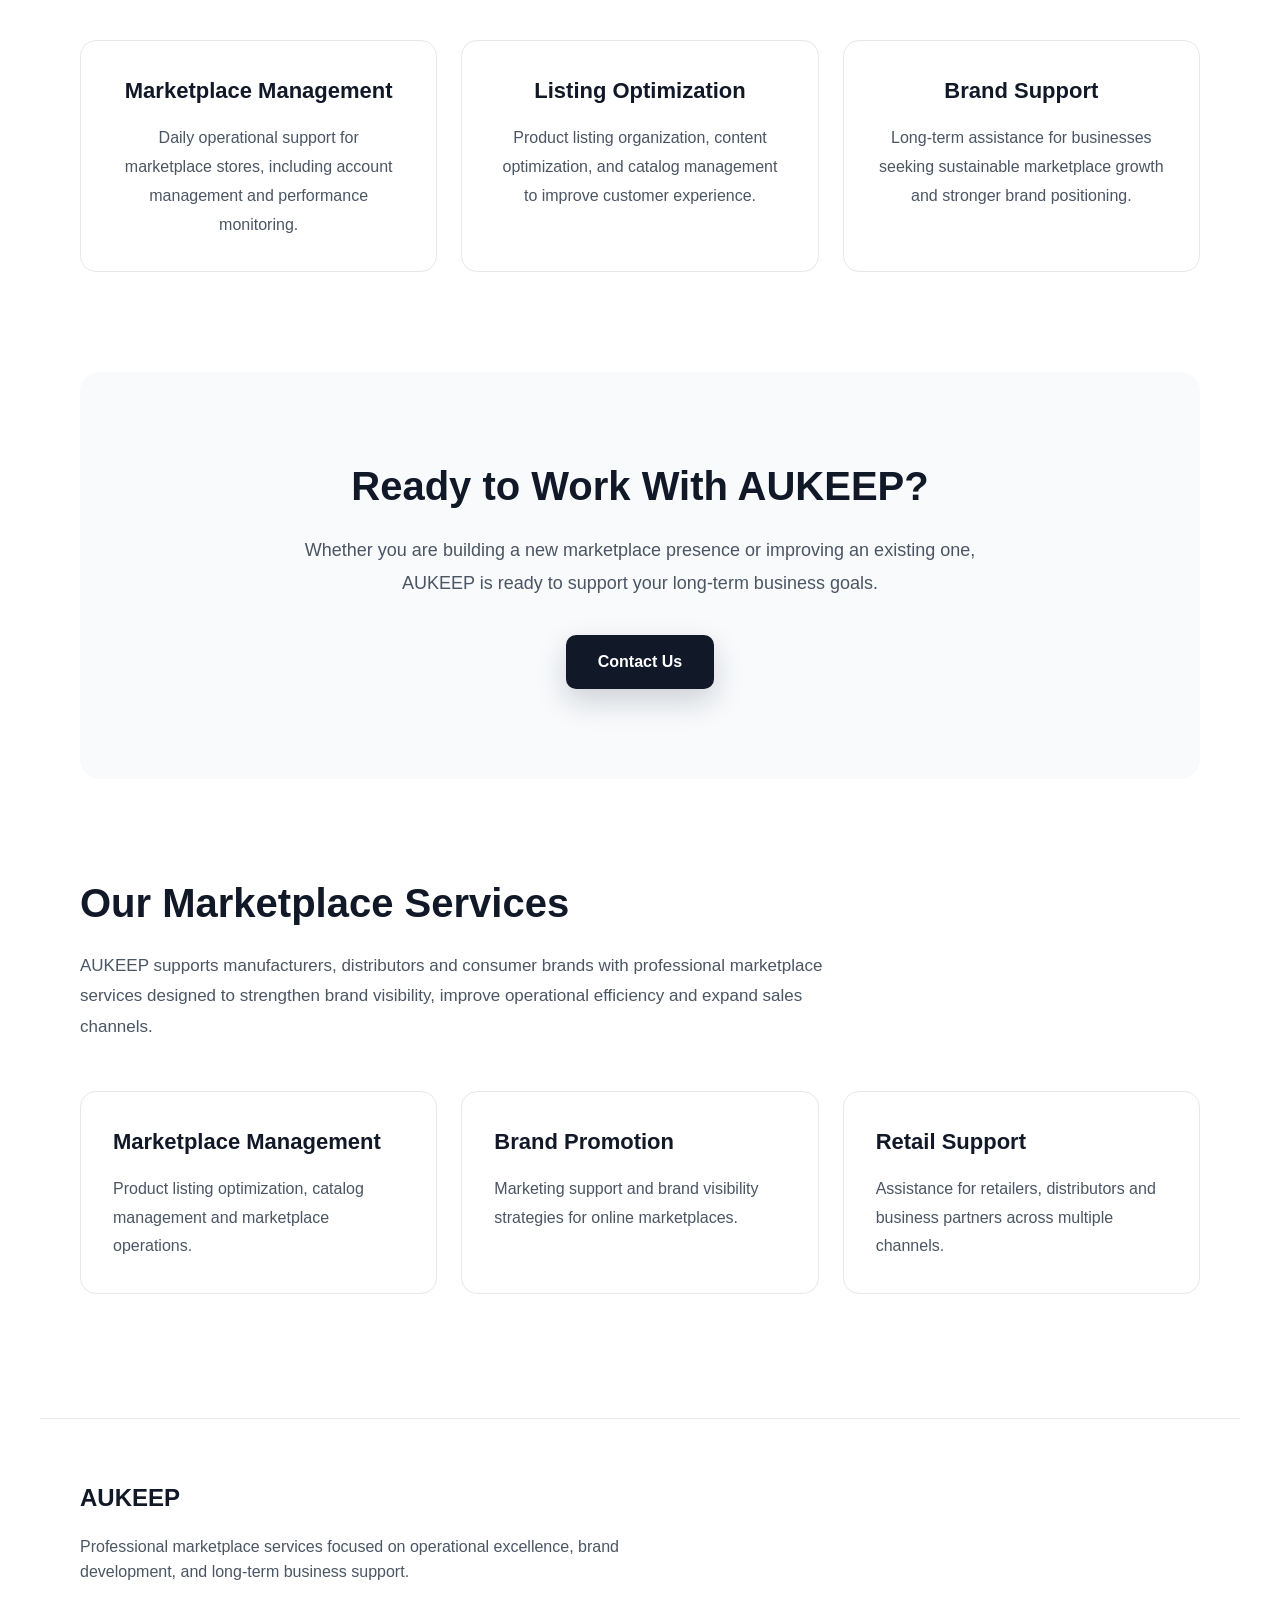
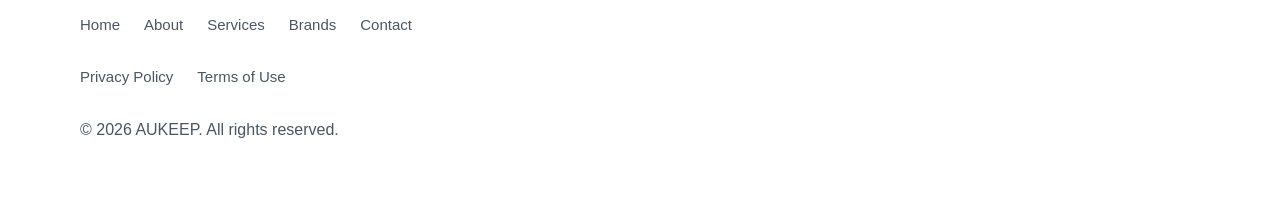
==== commit e640f39b: "Update index.html" ====
--- a/index.html
+++ b/index.html
@@ -202,35 +202,33 @@
 
 <footer>
 
-    <div class="container">
-
-        <h3>AUKEEP</h3>
-
-        <p>
-            Professional marketplace services for brands,
-            manufacturers and business partners worldwide.
-        </p>
-
-        <p>
-            Email:
-            <a href="mailto:info@aukeep.com">info@aukeep.com</a>
-        </p>
-
-        <nav>
-
-            <a href="index.html">Home</a>
-            <a href="about.html">About</a>
-            <a href="services.html">Services</a>
-            <a href="brands.html">Brands</a>
-            <a href="contact.html">Contact</a>
-
-        </nav>
-
-        <p>
-            © 2026 AUKEEP. All rights reserved.
-        </p>
-
-    </div>
+    <h3>AUKEEP</h3>
+
+    <p>
+        Professional marketplace services focused on operational excellence,
+        brand development, and long-term business support.
+    </p>
+
+    <nav>
+
+        <a href="index.html">Home</a>
+        <a href="about.html">About</a>
+        <a href="services.html">Services</a>
+        <a href="brands.html">Brands</a>
+        <a href="contact.html">Contact</a>
+
+    </nav>
+
+    <nav class="footer-legal">
+
+        <a href="privacy.html">Privacy Policy</a>
+        <a href="terms.html">Terms of Use</a>
+
+    </nav>
+
+    <p class="copyright">
+        © 2026 AUKEEP. All rights reserved.
+    </p>
 
 </footer>
 
--- a/style.css
+++ b/style.css
@@ -173,6 +173,30 @@
     box-shadow: 0 32px 70px rgba(0, 0, 0, 0.16);
 }
 
+/* ===== Page Hero ===== */
+
+.page-hero {
+    text-align: center;
+    padding: 90px 0 80px;
+    border-bottom: 1px solid var(--border);
+    margin-bottom: 80px;
+}
+
+.page-hero h1 {
+    font-size: 48px;
+    font-weight: 700;
+    line-height: 1.2;
+    margin-bottom: 24px;
+}
+
+.page-hero p {
+    max-width: 720px;
+    margin: 0 auto;
+    font-size: 20px;
+    line-height: 1.8;
+    color: var(--secondary);
+}
+
 /* ===== Why Choose ===== */
 
 .why-choose {
@@ -191,6 +215,45 @@
 
 .home-services{
     text-align:center;
+}
+
+/* ===== CTA ===== */
+
+.cta-section {
+    text-align: center;
+    padding: 90px 40px;
+    background: #f8fafc;
+    border-radius: 20px;
+    margin: 100px 0;
+}
+
+.cta-section h2 {
+    font-size: 40px;
+    margin-bottom: 24px;
+}
+
+.cta-section p {
+    max-width: 700px;
+    margin: 0 auto 36px;
+    color: var(--secondary);
+    font-size: 18px;
+    line-height: 1.8;
+}
+
+.cta-button {
+    display: inline-block;
+    padding: 14px 32px;
+    background: var(--primary);
+    color: #ffffff;
+    border-radius: 10px;
+    font-weight: 600;
+    transition: transform .3s ease, box-shadow .3s ease;
+    box-shadow: 0 12px 30px rgba(17, 24, 39, 0.18);
+}
+
+.cta-button:hover {
+    transform: translateY(-2px);
+    box-shadow: 0 18px 40px rgba(17, 24, 39, 0.25);
 }
 
 /* ===== Sections ===== */
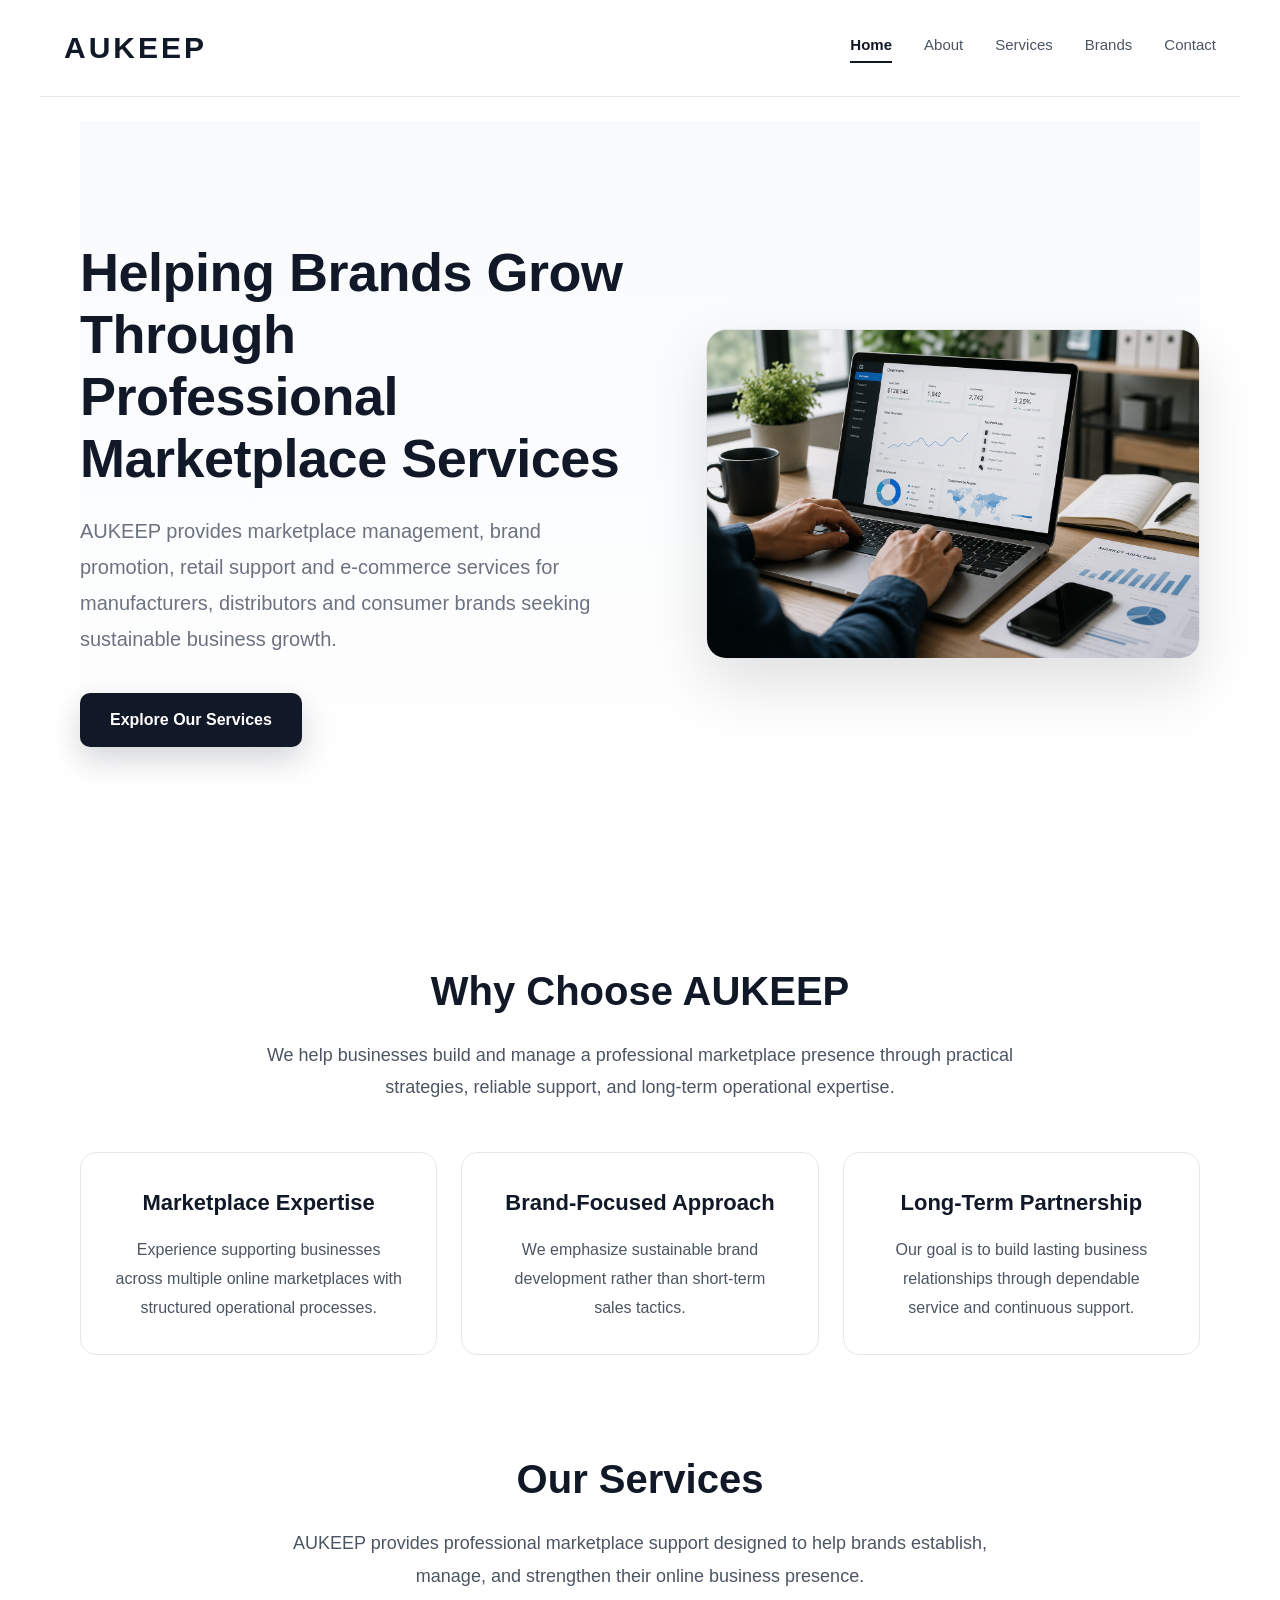
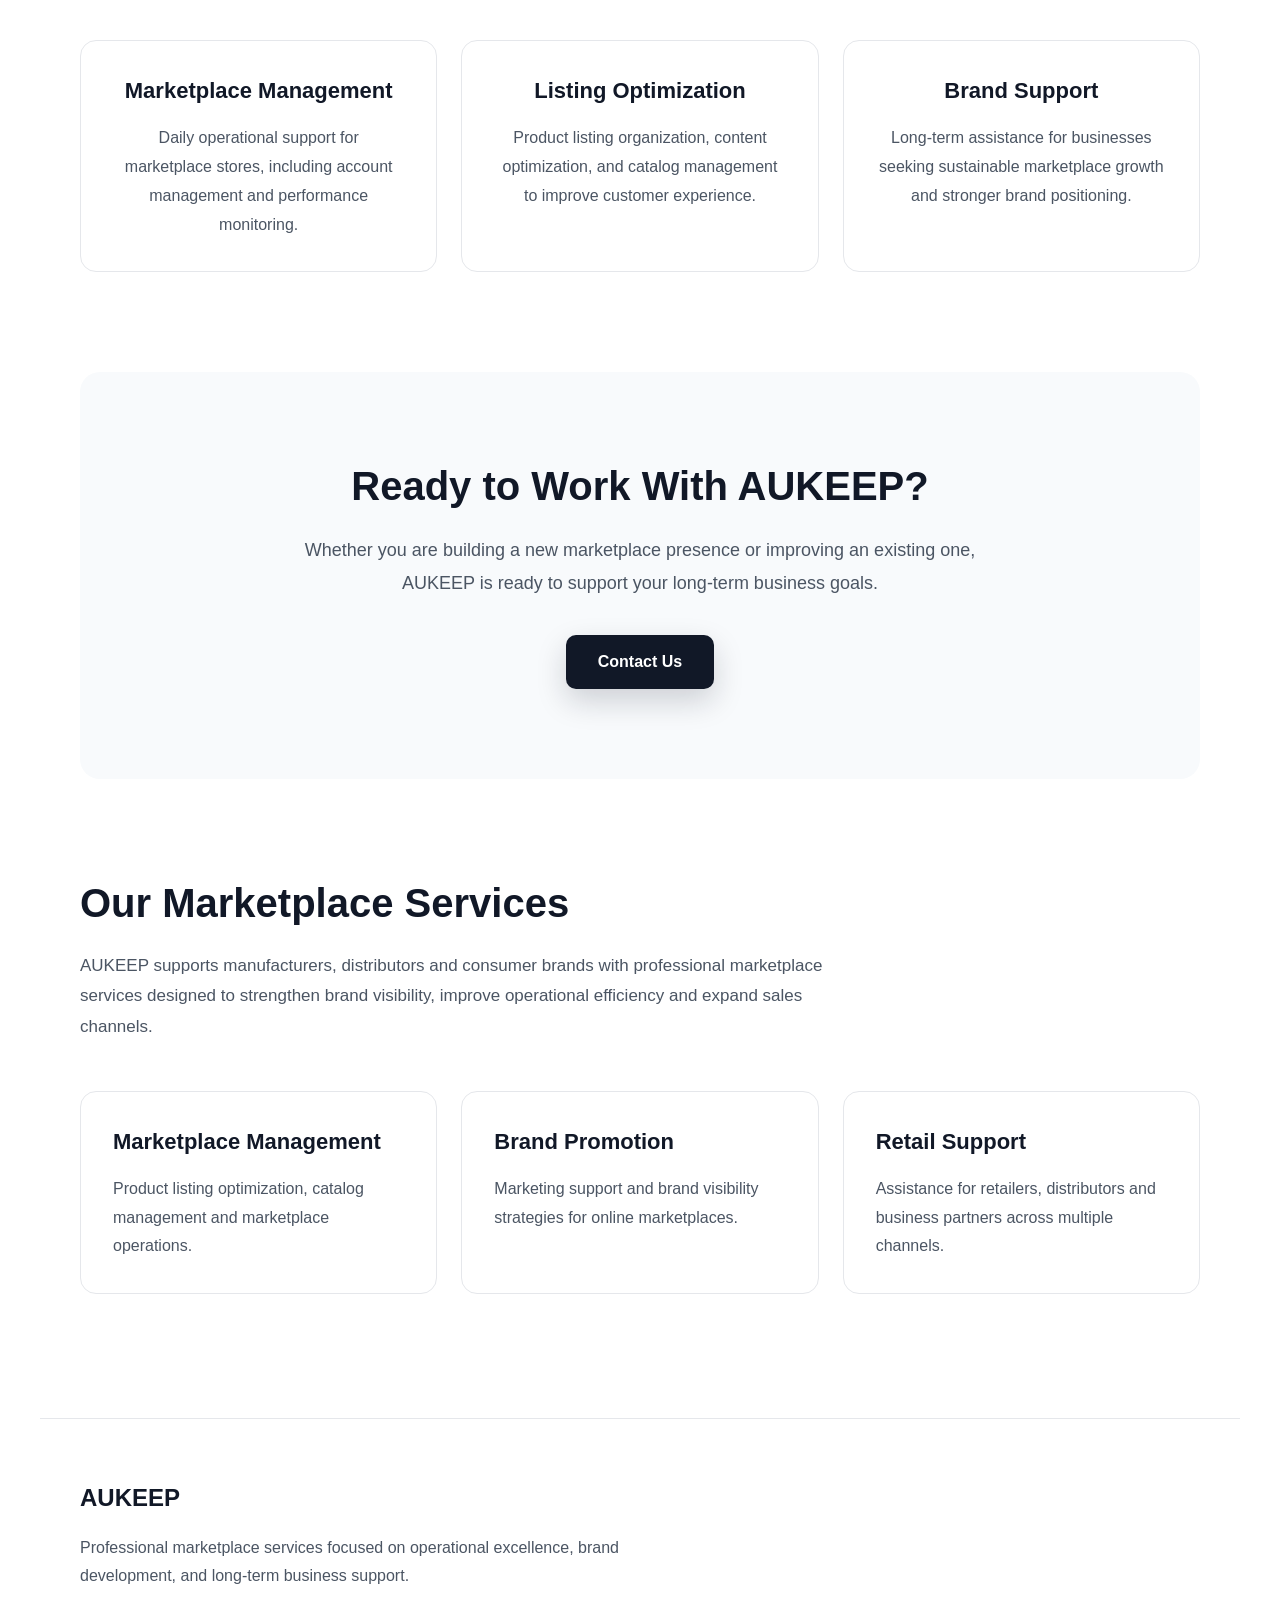
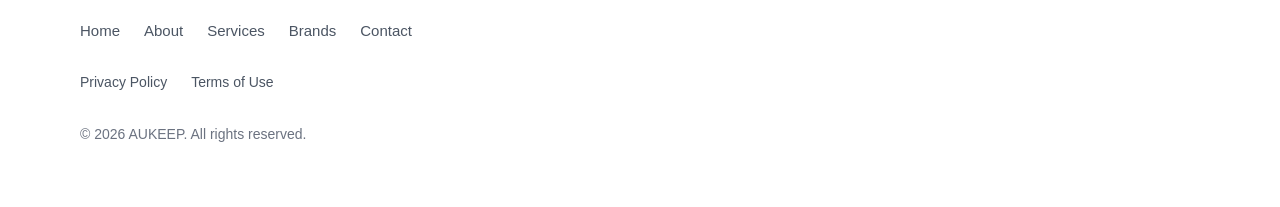
==== commit be3b2808: "Update index.html" ====
--- a/index.html
+++ b/index.html
@@ -16,6 +16,10 @@
     <meta name="keywords" content="AUKEEP, brand promotion, marketplace services, retail support, e-commerce, Amazon, distribution, manufacturers">
 
     <meta name="author" content="AUKEEP">
+    <link rel="icon" href="favicon.ico" sizes="any">
+<link rel="icon" type="image/png" sizes="32x32" href="favicon-32x32.png">
+<link rel="icon" type="image/png" sizes="16x16" href="favicon-16x16.png">
+<link rel="apple-touch-icon" href="apple-touch-icon.png">
 </head>
 <body>
 
--- a/style.css
+++ b/style.css
@@ -340,22 +340,25 @@
 
 footer h3 {
     font-size: 24px;
+    font-weight: 700;
     margin-bottom: 16px;
+    color: var(--text);
 }
 
 footer p {
-    color: var(--secondary);
+    max-width: 600px;
     margin-bottom: 16px;
-    max-width: 600px;
+    color: var(--secondary);
+    line-height: 1.8;
 }
 
 footer a {
-    color: var(--text);
+    color: var(--secondary);
     transition: color 0.2s ease;
 }
 
 footer a:hover {
-    color: var(--primary);
+    color: var(--text);
 }
 
 footer nav {
@@ -363,16 +366,27 @@
     flex-wrap: wrap;
     gap: 24px;
     margin: 28px 0;
-    padding: 0;
 }
 
 footer nav a {
     font-size: 15px;
-    color: var(--secondary);
-}
-
-footer nav a:hover {
-    color: var(--text);
+    font-weight: 500;
+}
+
+.footer-legal {
+    margin-top: 12px;
+    margin-bottom: 28px;
+}
+
+.footer-legal a {
+    font-size: 14px;
+}
+
+.copyright {
+    margin-top: 20px;
+    margin-bottom: 0;
+    font-size: 14px;
+    color: var(--muted);
 }
 
 /* ===== Responsive ===== */
